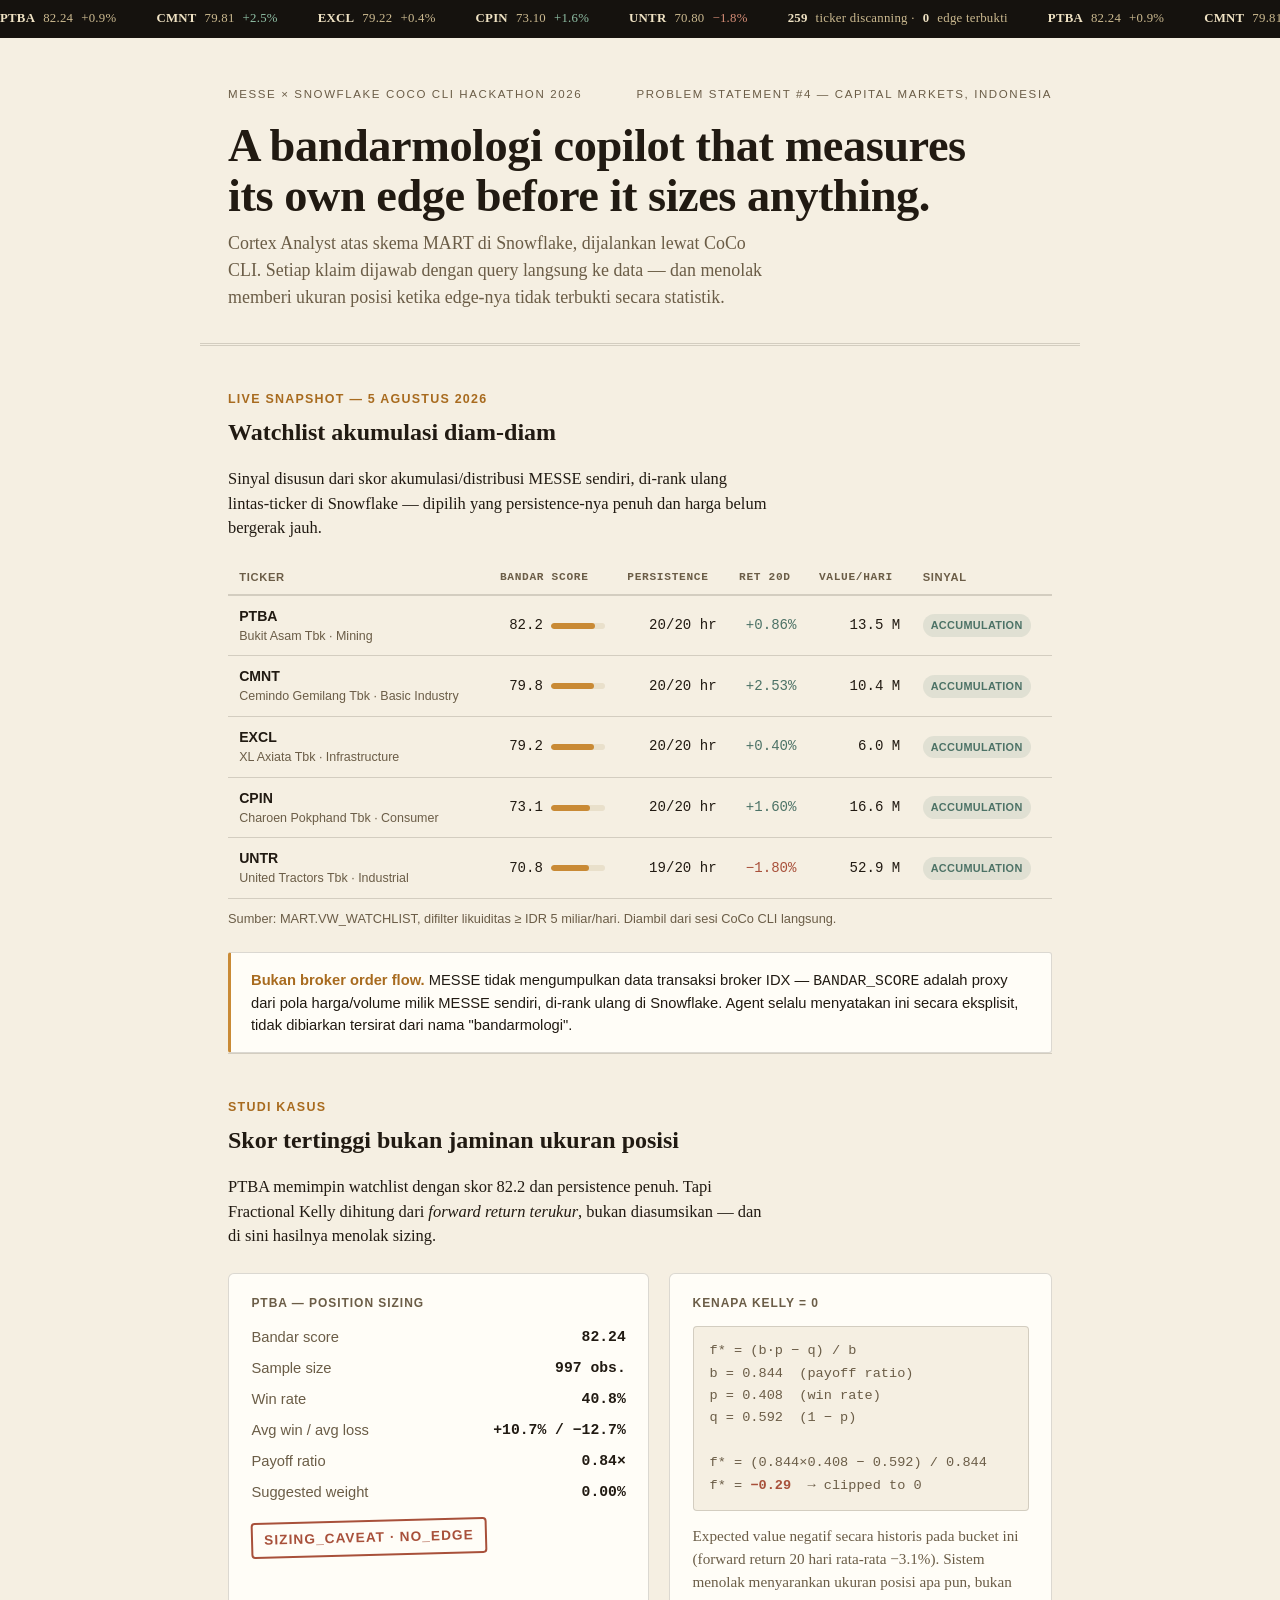
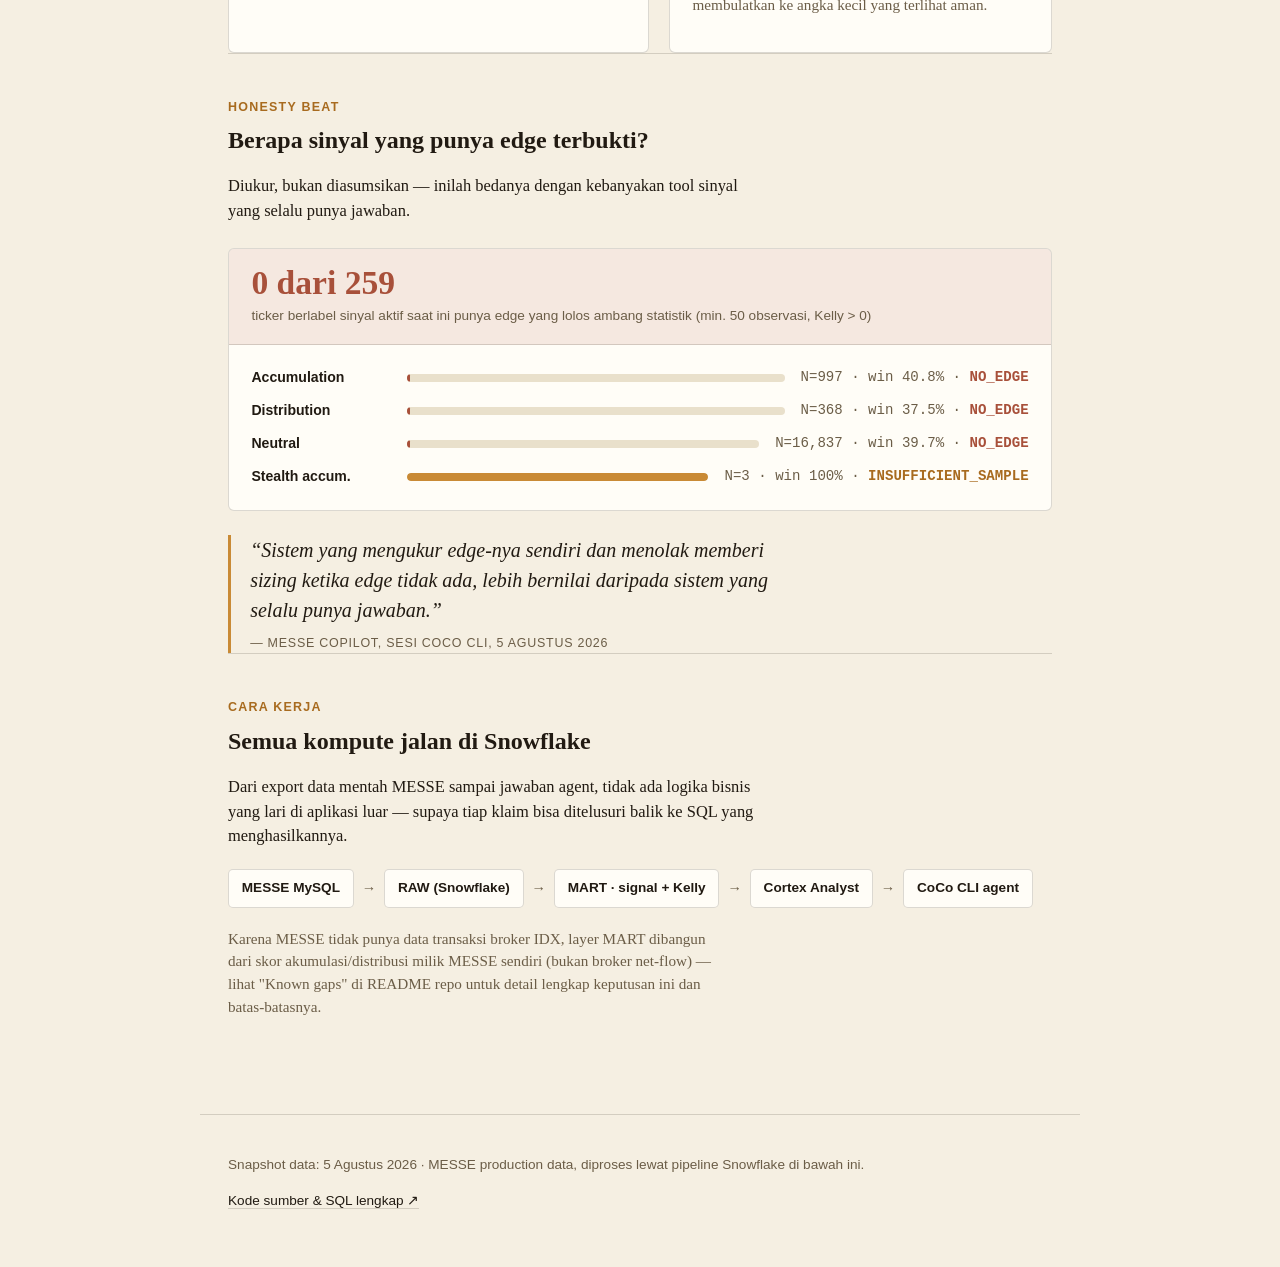
==== site/index.html @ 14e9305f "Add standalone prototype landing page (site/index.html) Static snapshot of the watchlist, PTBA sizin" ====
<!doctype html>
<html lang="id">
<head>
<meta charset="utf-8">
<meta name="viewport" content="width=device-width, initial-scale=1">
<title>MESSE Bandarmologi Copilot — Snowflake CoCo CLI Hackathon 2026</title>
<style>
  @font-face {
    font-family: 'IBM Plex Mono Fallback';
    src: local('Consolas'), local('SFMono-Regular'), local('Menlo');
  }

  :root {
    --ink-950: #15120e;
    --ink-900: #1c1712;
    --ink-800: #292019;
    --ink-700: #3c3026;
    --paper: #f5efe2;
    --paper-dim: #e9e0cb;
    --ink-on-paper: #211a12;
    --muted-on-paper: #6b5d47;
    --accent: #c98a35;
    --accent-strong: #a86b1f;
    --accum: #4c7266;
    --accum-bg: rgba(76, 114, 102, 0.12);
    --dist: #a8503a;
    --dist-bg: rgba(168, 80, 58, 0.12);
    --rule: rgba(33, 26, 18, 0.16);
    --shadow: 0 1px 0 rgba(0,0,0,0.04);
    --bg: var(--paper);
    --surface: #fffdf7;
    --text: var(--ink-on-paper);
    --text-muted: var(--muted-on-paper);
    --border: var(--rule);
  }

  @media (prefers-color-scheme: dark) {
    :root {
      --bg: var(--ink-950);
      --surface: var(--ink-900);
      --text: #efe6d4;
      --text-muted: #b0a184;
      --border: rgba(239, 230, 212, 0.14);
      --accent: #e0a84f;
      --accent-strong: #f2bd6a;
      --accum: #7ea895;
      --accum-bg: rgba(126, 168, 149, 0.14);
      --dist: #d17a5f;
      --dist-bg: rgba(209, 122, 95, 0.14);
    }
  }
  :root[data-theme="dark"] {
    --bg: var(--ink-950);
    --surface: var(--ink-900);
    --text: #efe6d4;
    --text-muted: #b0a184;
    --border: rgba(239, 230, 212, 0.14);
    --accent: #e0a84f;
    --accent-strong: #f2bd6a;
    --accum: #7ea895;
    --accum-bg: rgba(126, 168, 149, 0.14);
    --dist: #d17a5f;
    --dist-bg: rgba(209, 122, 95, 0.14);
  }
  :root[data-theme="light"] {
    --bg: var(--paper);
    --surface: #fffdf7;
    --text: var(--ink-on-paper);
    --text-muted: var(--muted-on-paper);
    --border: var(--rule);
    --accent: #c98a35;
    --accent-strong: #a86b1f;
    --accum: #4c7266;
    --accum-bg: rgba(76, 114, 102, 0.12);
    --dist: #a8503a;
    --dist-bg: rgba(168, 80, 58, 0.12);
  }

  * { box-sizing: border-box; }
  html, body { margin: 0; padding: 0; }
  body {
    background: var(--bg);
    color: var(--text);
    font-family: Georgia, 'Iowan Old Style', 'Palatino Linotype', 'URW Palladio L', serif;
    line-height: 1.5;
    -webkit-font-smoothing: antialiased;
  }
  .sans { font-family: -apple-system, BlinkMacSystemFont, 'Segoe UI', Helvetica, Arial, sans-serif; }
  .mono {
    font-family: ui-monospace, 'SFMono-Regular', Consolas, 'IBM Plex Mono Fallback', Menlo, monospace;
    font-variant-numeric: tabular-nums;
  }

  a { color: var(--accent-strong); }

  /* ---------- ticker tape ---------- */
  .tape-wrap {
    background: var(--ink-950);
    border-bottom: 1px solid var(--border);
    overflow: hidden;
    white-space: nowrap;
  }
  .tape {
    display: inline-flex;
    gap: 2.5rem;
    padding: 0.55rem 0;
    animation: scroll-tape 38s linear infinite;
    will-change: transform;
  }
  @keyframes scroll-tape {
    from { transform: translateX(0); }
    to { transform: translateX(-50%); }
  }
  @media (prefers-reduced-motion: reduce) {
    .tape { animation: none; }
    .tape-wrap { overflow-x: auto; }
  }
  .tape-item {
    font-size: 0.8rem;
    letter-spacing: 0.02em;
    color: #cbb98f;
    display: inline-flex;
    gap: 0.5rem;
    align-items: baseline;
  }
  .tape-item b { color: #f0e3c4; font-weight: 600; }
  .tape-item .up { color: #8fbfa5; }
  .tape-item .down { color: #d78e77; }
  .tape-item .flat { color: #cbb98f; }

  /* ---------- masthead ---------- */
  header.masthead {
    max-width: 880px;
    margin: 0 auto;
    padding: 3rem 1.75rem 2rem;
    border-bottom: 3px double var(--border);
  }
  .eyebrow {
    font-family: -apple-system, BlinkMacSystemFont, 'Segoe UI', Helvetica, Arial, sans-serif;
    text-transform: uppercase;
    letter-spacing: 0.14em;
    font-size: 0.72rem;
    color: var(--text-muted);
    display: flex;
    justify-content: space-between;
    align-items: baseline;
    margin-bottom: 1.1rem;
  }
  h1.title {
    font-size: clamp(2rem, 4.2vw, 2.9rem);
    line-height: 1.08;
    margin: 0 0 0.6rem;
    text-wrap: balance;
    font-weight: 600;
    letter-spacing: -0.01em;
  }
  .dek {
    font-size: 1.12rem;
    color: var(--text-muted);
    max-width: 62ch;
    margin: 0;
    text-wrap: pretty;
  }

  main { max-width: 880px; margin: 0 auto; padding: 0 1.75rem 5rem; }

  section { padding-top: 2.75rem; }
  section + section { border-top: 1px solid var(--border); }

  h2.head {
    font-family: -apple-system, BlinkMacSystemFont, 'Segoe UI', Helvetica, Arial, sans-serif;
    text-transform: uppercase;
    font-size: 0.78rem;
    letter-spacing: 0.1em;
    font-weight: 700;
    color: var(--accent-strong);
    margin: 0 0 0.35rem;
  }
  h3.subhead {
    font-size: 1.5rem;
    font-weight: 600;
    margin: 0 0 1rem;
    text-wrap: balance;
  }
  p.lede { font-size: 1.03rem; max-width: 66ch; color: var(--text); }
  p.note { color: var(--text-muted); font-size: 0.95rem; max-width: 66ch; }

  /* ---------- disclosure banner ---------- */
  .disclosure {
    background: var(--surface);
    border: 1px solid var(--border);
    border-left: 3px solid var(--accent);
    border-radius: 3px;
    padding: 1rem 1.25rem;
    font-family: -apple-system, BlinkMacSystemFont, 'Segoe UI', Helvetica, Arial, sans-serif;
    font-size: 0.92rem;
    color: var(--text);
    margin: 1.5rem 0 0;
  }
  .disclosure b { color: var(--accent-strong); }

  /* ---------- watchlist table ---------- */
  .table-scroll { overflow-x: auto; margin-top: 1.25rem; }
  table.watchlist {
    width: 100%;
    border-collapse: collapse;
    font-family: -apple-system, BlinkMacSystemFont, 'Segoe UI', Helvetica, Arial, sans-serif;
    font-size: 0.88rem;
    min-width: 620px;
  }
  table.watchlist caption { text-align: left; caption-side: bottom; padding-top: 0.6rem; color: var(--text-muted); font-size: 0.8rem; }
  table.watchlist th {
    text-align: left;
    font-weight: 600;
    text-transform: uppercase;
    font-size: 0.7rem;
    letter-spacing: 0.06em;
    color: var(--text-muted);
    padding: 0.5rem 0.7rem;
    border-bottom: 2px solid var(--border);
    white-space: nowrap;
  }
  table.watchlist td {
    padding: 0.62rem 0.7rem;
    border-bottom: 1px solid var(--border);
    white-space: nowrap;
  }
  table.watchlist tbody tr:hover { background: var(--surface); }
  .ticker-cell { font-weight: 700; }
  .ticker-cell .name { display: block; font-weight: 400; color: var(--text-muted); font-size: 0.78rem; white-space: normal; }
  .num { text-align: right; font-family: ui-monospace, 'SFMono-Regular', Consolas, monospace; font-variant-numeric: tabular-nums; }
  .pos { color: var(--accum); }
  .neg { color: var(--dist); }
  .score-bar-wrap { display: flex; align-items: center; gap: 0.5rem; justify-content: flex-end; }
  .score-bar {
    width: 54px; height: 6px; border-radius: 3px;
    background: var(--paper-dim);
    overflow: hidden;
    position: relative;
  }
  :root[data-theme="dark"] .score-bar { background: var(--ink-800); }
  @media (prefers-color-scheme: dark) { .score-bar { background: var(--ink-800); } }
  .score-bar > span { display: block; height: 100%; background: var(--accent); border-radius: 3px; }
  .pill {
    display: inline-block;
    font-size: 0.68rem;
    font-weight: 700;
    letter-spacing: 0.03em;
    text-transform: uppercase;
    padding: 0.2rem 0.5rem;
    border-radius: 999px;
    background: var(--accum-bg);
    color: var(--accum);
    white-space: nowrap;
  }

  /* ---------- sizing case card ---------- */
  .case {
    display: grid;
    grid-template-columns: 1fr;
    gap: 1.25rem;
    margin-top: 1.5rem;
  }
  @media (min-width: 640px) { .case { grid-template-columns: 1.1fr 1fr; } }
  .case-panel {
    background: var(--surface);
    border: 1px solid var(--border);
    border-radius: 6px;
    padding: 1.25rem 1.4rem;
  }
  .case-panel h4 {
    margin: 0 0 0.9rem;
    font-family: -apple-system, BlinkMacSystemFont, 'Segoe UI', Helvetica, Arial, sans-serif;
    font-size: 0.75rem;
    text-transform: uppercase;
    letter-spacing: 0.08em;
    color: var(--text-muted);
  }
  dl.metrics { margin: 0; display: grid; grid-template-columns: 1fr auto; row-gap: 0.55rem; column-gap: 1rem; font-family: -apple-system, BlinkMacSystemFont, 'Segoe UI', Helvetica, Arial, sans-serif; font-size: 0.92rem;}
  dl.metrics dt { color: var(--text-muted); }
  dl.metrics dd { margin: 0; font-family: ui-monospace, 'SFMono-Regular', Consolas, monospace; font-variant-numeric: tabular-nums; text-align: right; font-weight: 600; }
  .verdict-stamp {
    margin-top: 1.1rem;
    display: inline-flex;
    align-items: center;
    gap: 0.5rem;
    border: 2px solid var(--dist);
    color: var(--dist);
    font-family: -apple-system, BlinkMacSystemFont, 'Segoe UI', Helvetica, Arial, sans-serif;
    font-weight: 800;
    letter-spacing: 0.08em;
    font-size: 0.85rem;
    padding: 0.35rem 0.7rem;
    border-radius: 4px;
    transform: rotate(-1.5deg);
  }
  .kelly-formula {
    font-family: ui-monospace, 'SFMono-Regular', Consolas, monospace;
    font-size: 0.85rem;
    background: var(--bg);
    border: 1px solid var(--border);
    border-radius: 4px;
    padding: 0.8rem 1rem;
    color: var(--text-muted);
    line-height: 1.65;
  }
  .kelly-formula .result { color: var(--dist); font-weight: 700; }

  /* ---------- honesty beat ---------- */
  .honesty {
    margin-top: 1.5rem;
    background: var(--surface);
    border: 1px solid var(--border);
    border-radius: 6px;
    overflow: hidden;
  }
  .honesty-head {
    padding: 1.1rem 1.4rem;
    background: var(--dist-bg);
    border-bottom: 1px solid var(--border);
    font-family: -apple-system, BlinkMacSystemFont, 'Segoe UI', Helvetica, Arial, sans-serif;
  }
  .honesty-head .big {
    font-family: Georgia, serif;
    font-size: 2.1rem;
    font-weight: 700;
    color: var(--dist);
    line-height: 1;
  }
  .honesty-head .cap { font-size: 0.85rem; color: var(--text-muted); margin-top: 0.35rem; }
  .honesty-body { padding: 1.4rem; }
  .buckets { display: grid; gap: 0.75rem; }
  .bucket-row {
    display: grid;
    grid-template-columns: 140px 1fr auto;
    align-items: center;
    gap: 1rem;
    font-family: -apple-system, BlinkMacSystemFont, 'Segoe UI', Helvetica, Arial, sans-serif;
    font-size: 0.88rem;
  }
  .bucket-label { font-weight: 600; }
  .bucket-track { height: 8px; border-radius: 4px; background: var(--paper-dim); position: relative; overflow: hidden; }
  :root[data-theme="dark"] .bucket-track { background: var(--ink-800); }
  @media (prefers-color-scheme: dark) { .bucket-track { background: var(--ink-800); } }
  .bucket-fill { position: absolute; left: 0; top: 0; bottom: 0; background: var(--text-muted); opacity: 0.55; border-radius: 4px; }
  .bucket-fill.zero { background: var(--dist); width: 3px !important; opacity: 1; }
  .bucket-n { font-family: ui-monospace, monospace; font-variant-numeric: tabular-nums; color: var(--text-muted); white-space: nowrap; }

  /* ---------- architecture strip ---------- */
  .flow {
    display: flex;
    flex-wrap: wrap;
    align-items: center;
    gap: 0.5rem;
    font-family: -apple-system, BlinkMacSystemFont, 'Segoe UI', Helvetica, Arial, sans-serif;
    font-size: 0.85rem;
    margin-top: 1.25rem;
  }
  .flow-step {
    background: var(--surface);
    border: 1px solid var(--border);
    border-radius: 5px;
    padding: 0.5rem 0.8rem;
    font-weight: 600;
  }
  .flow-arrow { color: var(--text-muted); font-size: 0.9rem; }

  /* ---------- footer ---------- */
  footer {
    max-width: 880px;
    margin: 0 auto;
    padding: 2.5rem 1.75rem 3.5rem;
    display: flex;
    flex-wrap: wrap;
    justify-content: space-between;
    gap: 1rem;
    font-family: -apple-system, BlinkMacSystemFont, 'Segoe UI', Helvetica, Arial, sans-serif;
    font-size: 0.85rem;
    color: var(--text-muted);
    border-top: 1px solid var(--border);
  }
  footer a { color: var(--text); text-decoration: none; border-bottom: 1px solid var(--border); }
  footer a:hover { border-color: var(--accent); }

  .quote {
    font-style: italic;
    font-size: 1.25rem;
    line-height: 1.5;
    color: var(--text);
    border-left: 3px solid var(--accent);
    padding-left: 1.2rem;
    margin: 1.5rem 0 0;
    max-width: 58ch;
  }
  .quote cite {
    display: block;
    font-style: normal;
    font-family: -apple-system, BlinkMacSystemFont, 'Segoe UI', Helvetica, Arial, sans-serif;
    font-size: 0.78rem;
    text-transform: uppercase;
    letter-spacing: 0.06em;
    color: var(--text-muted);
    margin-top: 0.6rem;
  }
</style>
</head>
<body>

<div class="tape-wrap" role="marquee" aria-label="Ringkasan sinyal watchlist">
  <div class="tape">
    <span class="tape-item"><b>PTBA</b> 82.24 <span class="flat">+0.9%</span></span>
    <span class="tape-item"><b>CMNT</b> 79.81 <span class="up">+2.5%</span></span>
    <span class="tape-item"><b>EXCL</b> 79.22 <span class="flat">+0.4%</span></span>
    <span class="tape-item"><b>CPIN</b> 73.10 <span class="up">+1.6%</span></span>
    <span class="tape-item"><b>UNTR</b> 70.80 <span class="down">−1.8%</span></span>
    <span class="tape-item"><b>259</b> ticker discanning &middot; <b>0</b> edge terbukti</span>
    <span class="tape-item"><b>PTBA</b> 82.24 <span class="flat">+0.9%</span></span>
    <span class="tape-item"><b>CMNT</b> 79.81 <span class="up">+2.5%</span></span>
    <span class="tape-item"><b>EXCL</b> 79.22 <span class="flat">+0.4%</span></span>
    <span class="tape-item"><b>CPIN</b> 73.10 <span class="up">+1.6%</span></span>
    <span class="tape-item"><b>UNTR</b> 70.80 <span class="down">−1.8%</span></span>
    <span class="tape-item"><b>259</b> ticker discanning &middot; <b>0</b> edge terbukti</span>
  </div>
</div>

<header class="masthead">
  <div class="eyebrow">
    <span>MESSE &times; Snowflake CoCo CLI Hackathon 2026</span>
    <span>Problem Statement #4 — Capital Markets, Indonesia</span>
  </div>
  <h1 class="title">A bandarmologi copilot that measures its own edge before it sizes anything.</h1>
  <p class="dek">Cortex Analyst atas skema MART di Snowflake, dijalankan lewat CoCo CLI. Setiap klaim dijawab dengan query langsung ke data — dan menolak memberi ukuran posisi ketika edge-nya tidak terbukti secara statistik.</p>
</header>

<main>

  <section id="watchlist">
    <h2 class="head">Live snapshot — 5 Agustus 2026</h2>
    <h3 class="subhead">Watchlist akumulasi diam-diam</h3>
    <p class="lede">Sinyal disusun dari skor akumulasi/distribusi MESSE sendiri, di-rank ulang lintas-ticker di Snowflake — dipilih yang persistence-nya penuh dan harga belum bergerak jauh.</p>

    <div class="table-scroll">
      <table class="watchlist">
        <caption>Sumber: MART.VW_WATCHLIST, difilter likuiditas &ge; IDR 5 miliar/hari. Diambil dari sesi CoCo CLI langsung.</caption>
        <thead>
          <tr>
            <th>Ticker</th>
            <th class="num">Bandar score</th>
            <th class="num">Persistence</th>
            <th class="num">Ret 20D</th>
            <th class="num">Value/hari</th>
            <th>Sinyal</th>
          </tr>
        </thead>
        <tbody>
          <tr>
            <td class="ticker-cell">PTBA<span class="name">Bukit Asam Tbk &middot; Mining</span></td>
            <td class="num"><div class="score-bar-wrap">82.2<div class="score-bar"><span style="width:82%"></span></div></div></td>
            <td class="num">20/20 hr</td>
            <td class="num pos">+0.86%</td>
            <td class="num">13.5 M</td>
            <td><span class="pill">Accumulation</span></td>
          </tr>
          <tr>
            <td class="ticker-cell">CMNT<span class="name">Cemindo Gemilang Tbk &middot; Basic Industry</span></td>
            <td class="num"><div class="score-bar-wrap">79.8<div class="score-bar"><span style="width:80%"></span></div></div></td>
            <td class="num">20/20 hr</td>
            <td class="num pos">+2.53%</td>
            <td class="num">10.4 M</td>
            <td><span class="pill">Accumulation</span></td>
          </tr>
          <tr>
            <td class="ticker-cell">EXCL<span class="name">XL Axiata Tbk &middot; Infrastructure</span></td>
            <td class="num"><div class="score-bar-wrap">79.2<div class="score-bar"><span style="width:79%"></span></div></div></td>
            <td class="num">20/20 hr</td>
            <td class="num pos">+0.40%</td>
            <td class="num">6.0 M</td>
            <td><span class="pill">Accumulation</span></td>
          </tr>
          <tr>
            <td class="ticker-cell">CPIN<span class="name">Charoen Pokphand Tbk &middot; Consumer</span></td>
            <td class="num"><div class="score-bar-wrap">73.1<div class="score-bar"><span style="width:73%"></span></div></div></td>
            <td class="num">20/20 hr</td>
            <td class="num pos">+1.60%</td>
            <td class="num">16.6 M</td>
            <td><span class="pill">Accumulation</span></td>
          </tr>
          <tr>
            <td class="ticker-cell">UNTR<span class="name">United Tractors Tbk &middot; Industrial</span></td>
            <td class="num"><div class="score-bar-wrap">70.8<div class="score-bar"><span style="width:71%"></span></div></div></td>
            <td class="num">19/20 hr</td>
            <td class="num neg">−1.80%</td>
            <td class="num">52.9 M</td>
            <td><span class="pill">Accumulation</span></td>
          </tr>
        </tbody>
      </table>
    </div>

    <div class="disclosure">
      <b>Bukan broker order flow.</b> MESSE tidak mengumpulkan data transaksi broker IDX — <code>BANDAR_SCORE</code> adalah proxy dari pola harga/volume milik MESSE sendiri, di-rank ulang di Snowflake. Agent selalu menyatakan ini secara eksplisit, tidak dibiarkan tersirat dari nama "bandarmologi".
    </div>
  </section>

  <section id="sizing">
    <h2 class="head">Studi kasus</h2>
    <h3 class="subhead">Skor tertinggi bukan jaminan ukuran posisi</h3>
    <p class="lede">PTBA memimpin watchlist dengan skor 82.2 dan persistence penuh. Tapi Fractional Kelly dihitung dari <em>forward return terukur</em>, bukan diasumsikan — dan di sini hasilnya menolak sizing.</p>

    <div class="case">
      <div class="case-panel">
        <h4>PTBA — position sizing</h4>
        <dl class="metrics">
          <dt>Bandar score</dt><dd>82.24</dd>
          <dt>Sample size</dt><dd>997 obs.</dd>
          <dt>Win rate</dt><dd>40.8%</dd>
          <dt>Avg win / avg loss</dt><dd>+10.7% / −12.7%</dd>
          <dt>Payoff ratio</dt><dd>0.84&times;</dd>
          <dt>Suggested weight</dt><dd>0.00%</dd>
        </dl>
        <span class="verdict-stamp">SIZING_CAVEAT &middot; NO_EDGE</span>
      </div>
      <div class="case-panel">
        <h4>Kenapa Kelly = 0</h4>
        <div class="kelly-formula">
f* = (b&middot;p &minus; q) / b<br>
b = 0.844 &nbsp;(payoff ratio)<br>
p = 0.408 &nbsp;(win rate)<br>
q = 0.592 &nbsp;(1 &minus; p)<br>
<br>
f* = (0.844&times;0.408 &minus; 0.592) / 0.844<br>
f* = <span class="result">&minus;0.29</span> &nbsp;&rarr; clipped to 0
        </div>
        <p class="note" style="margin-top:0.9rem;">Expected value negatif secara historis pada bucket ini (forward return 20 hari rata-rata &minus;3.1%). Sistem menolak menyarankan ukuran posisi apa pun, bukan membulatkan ke angka kecil yang terlihat aman.</p>
      </div>
    </div>
  </section>

  <section id="honesty">
    <h2 class="head">Honesty beat</h2>
    <h3 class="subhead">Berapa sinyal yang punya edge terbukti?</h3>
    <p class="lede">Diukur, bukan diasumsikan — inilah bedanya dengan kebanyakan tool sinyal yang selalu punya jawaban.</p>

    <div class="honesty">
      <div class="honesty-head">
        <div class="big">0 dari 259</div>
        <div class="cap">ticker berlabel sinyal aktif saat ini punya edge yang lolos ambang statistik (min. 50 observasi, Kelly &gt; 0)</div>
      </div>
      <div class="honesty-body">
        <div class="buckets">
          <div class="bucket-row">
            <span class="bucket-label">Accumulation</span>
            <div class="bucket-track"><div class="bucket-fill zero"></div></div>
            <span class="bucket-n">N=997 &middot; win 40.8% &middot; <b style="color:var(--dist)">NO_EDGE</b></span>
          </div>
          <div class="bucket-row">
            <span class="bucket-label">Distribution</span>
            <div class="bucket-track"><div class="bucket-fill zero"></div></div>
            <span class="bucket-n">N=368 &middot; win 37.5% &middot; <b style="color:var(--dist)">NO_EDGE</b></span>
          </div>
          <div class="bucket-row">
            <span class="bucket-label">Neutral</span>
            <div class="bucket-track"><div class="bucket-fill zero"></div></div>
            <span class="bucket-n">N=16,837 &middot; win 39.7% &middot; <b style="color:var(--dist)">NO_EDGE</b></span>
          </div>
          <div class="bucket-row">
            <span class="bucket-label">Stealth accum.</span>
            <div class="bucket-track"><div class="bucket-fill" style="width:100%; opacity:1; background:var(--accent);"></div></div>
            <span class="bucket-n">N=3 &middot; win 100% &middot; <b style="color:var(--accent-strong)">INSUFFICIENT_SAMPLE</b></span>
          </div>
        </div>
      </div>
    </div>

    <p class="quote">
      &ldquo;Sistem yang mengukur edge-nya sendiri dan menolak memberi sizing ketika edge tidak ada, lebih bernilai daripada sistem yang selalu punya jawaban.&rdquo;
      <cite>— MESSE Copilot, sesi CoCo CLI, 5 Agustus 2026</cite>
    </p>
  </section>

  <section id="architecture">
    <h2 class="head">Cara kerja</h2>
    <h3 class="subhead">Semua kompute jalan di Snowflake</h3>
    <p class="lede">Dari export data mentah MESSE sampai jawaban agent, tidak ada logika bisnis yang lari di aplikasi luar — supaya tiap klaim bisa ditelusuri balik ke SQL yang menghasilkannya.</p>
    <div class="flow">
      <span class="flow-step">MESSE MySQL</span>
      <span class="flow-arrow">&rarr;</span>
      <span class="flow-step">RAW (Snowflake)</span>
      <span class="flow-arrow">&rarr;</span>
      <span class="flow-step">MART &middot; signal + Kelly</span>
      <span class="flow-arrow">&rarr;</span>
      <span class="flow-step">Cortex Analyst</span>
      <span class="flow-arrow">&rarr;</span>
      <span class="flow-step">CoCo CLI agent</span>
    </div>
    <p class="note" style="margin-top:1.25rem;">Karena MESSE tidak punya data transaksi broker IDX, layer MART dibangun dari skor akumulasi/distribusi milik MESSE sendiri (bukan broker net-flow) — lihat "Known gaps" di README repo untuk detail lengkap keputusan ini dan batas-batasnya.</p>
  </section>

</main>

<footer>
  <span>Snapshot data: 5 Agustus 2026 &middot; MESSE production data, diproses lewat pipeline Snowflake di bawah ini.</span>
  <span>
    <a href="https://github.com/Alphine/snowflake_messe" target="_blank" rel="noopener">Kode sumber &amp; SQL lengkap &#8599;</a>
  </span>
</footer>

</body>
</html>
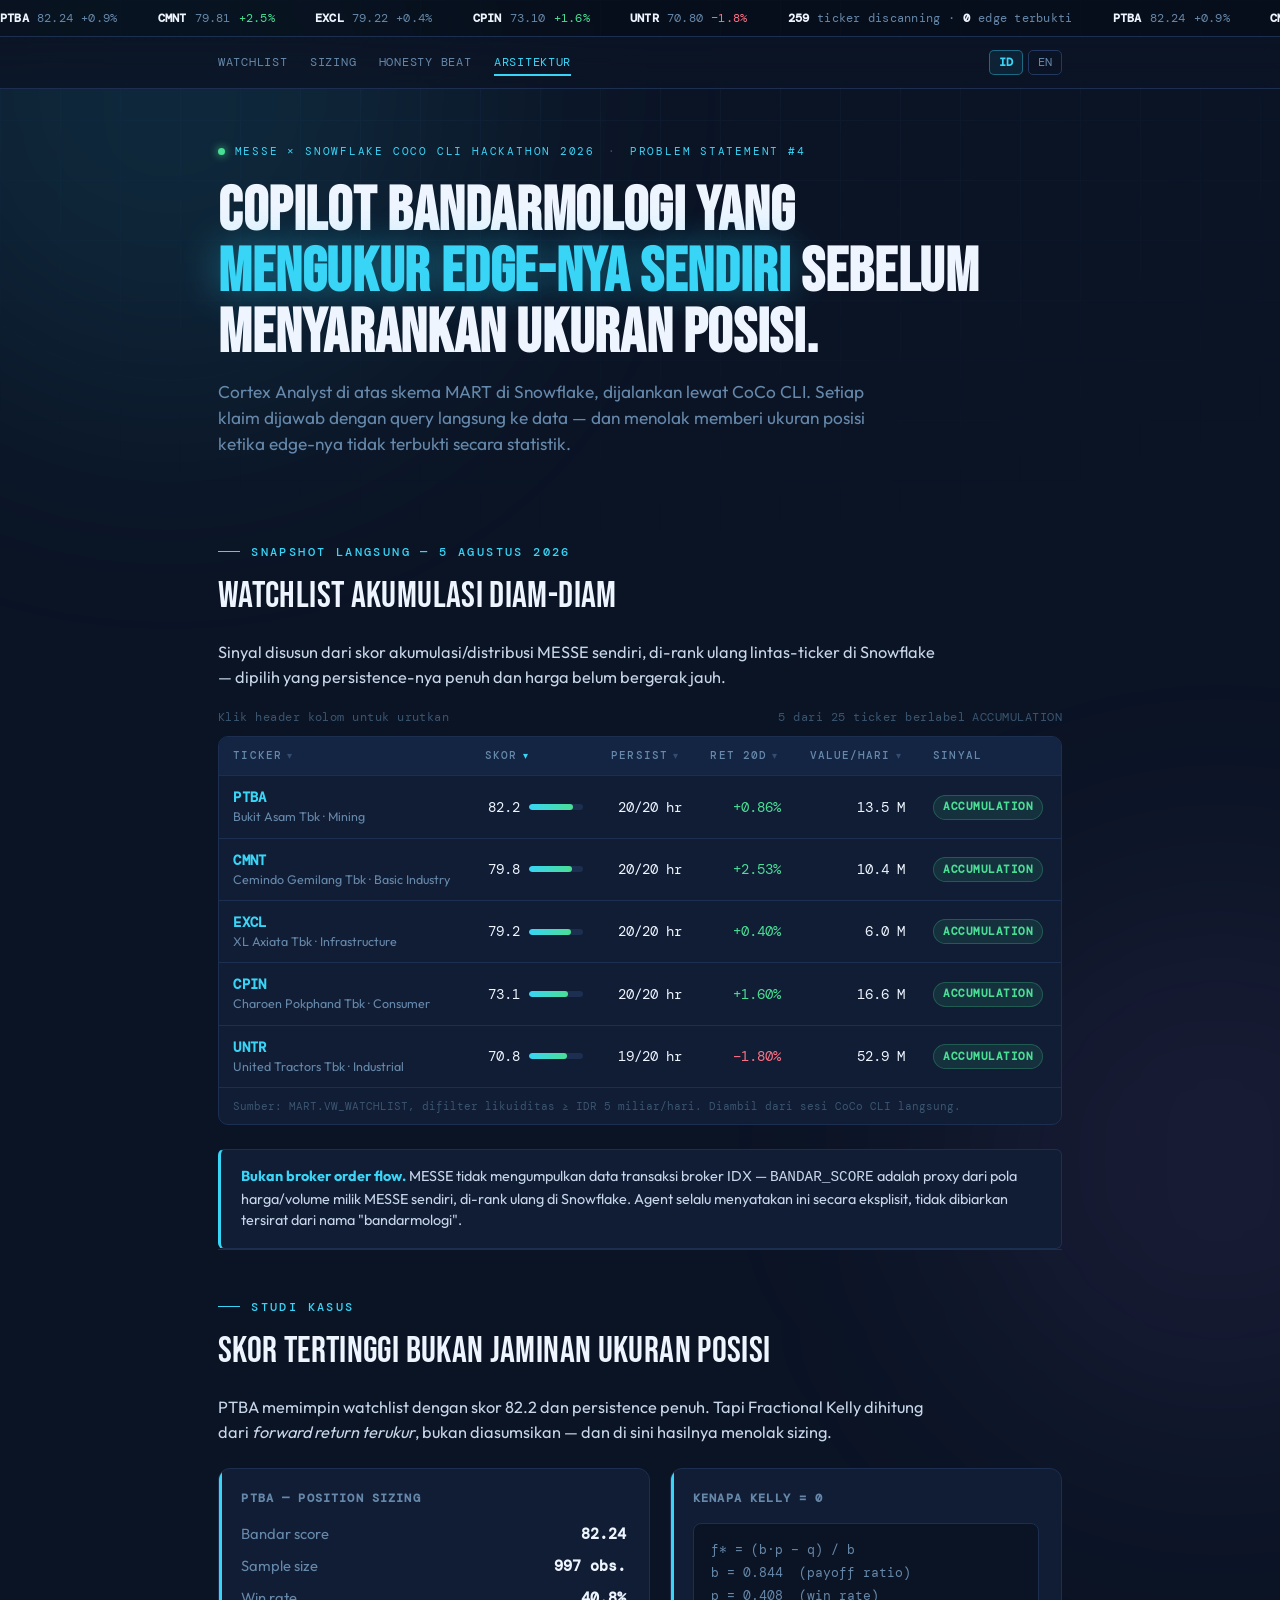
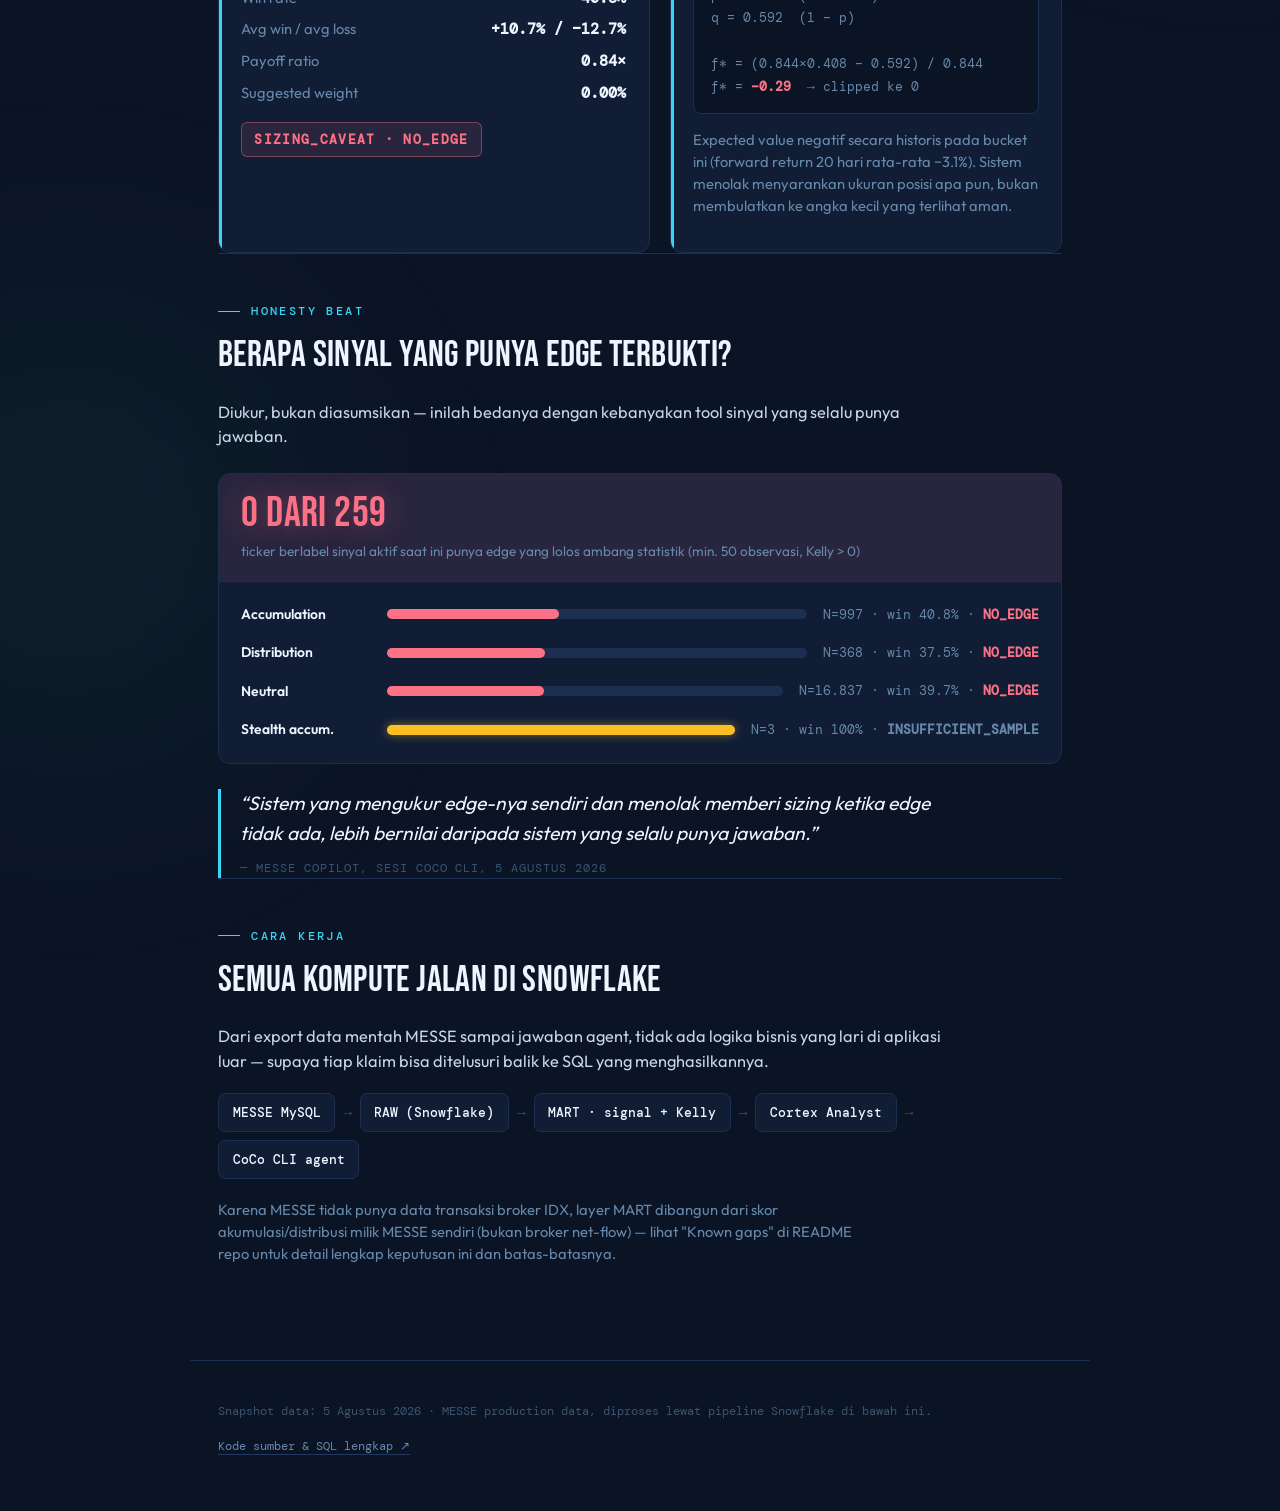
==== commit c74b6a44: "Reskin prototype landing page to match MESSE brand system Adopted the dark navy / neon accent visual" ====
--- a/site/index.html
+++ b/site/index.html
@@ -4,407 +4,17 @@
 <meta charset="utf-8">
 <meta name="viewport" content="width=device-width, initial-scale=1">
 <title>MESSE Bandarmologi Copilot — Snowflake CoCo CLI Hackathon 2026</title>
-<style>
-  @font-face {
-    font-family: 'IBM Plex Mono Fallback';
-    src: local('Consolas'), local('SFMono-Regular'), local('Menlo');
-  }
-
-  :root {
-    --ink-950: #15120e;
-    --ink-900: #1c1712;
-    --ink-800: #292019;
-    --ink-700: #3c3026;
-    --paper: #f5efe2;
-    --paper-dim: #e9e0cb;
-    --ink-on-paper: #211a12;
-    --muted-on-paper: #6b5d47;
-    --accent: #c98a35;
-    --accent-strong: #a86b1f;
-    --accum: #4c7266;
-    --accum-bg: rgba(76, 114, 102, 0.12);
-    --dist: #a8503a;
-    --dist-bg: rgba(168, 80, 58, 0.12);
-    --rule: rgba(33, 26, 18, 0.16);
-    --shadow: 0 1px 0 rgba(0,0,0,0.04);
-    --bg: var(--paper);
-    --surface: #fffdf7;
-    --text: var(--ink-on-paper);
-    --text-muted: var(--muted-on-paper);
-    --border: var(--rule);
-  }
-
-  @media (prefers-color-scheme: dark) {
-    :root {
-      --bg: var(--ink-950);
-      --surface: var(--ink-900);
-      --text: #efe6d4;
-      --text-muted: #b0a184;
-      --border: rgba(239, 230, 212, 0.14);
-      --accent: #e0a84f;
-      --accent-strong: #f2bd6a;
-      --accum: #7ea895;
-      --accum-bg: rgba(126, 168, 149, 0.14);
-      --dist: #d17a5f;
-      --dist-bg: rgba(209, 122, 95, 0.14);
-    }
-  }
-  :root[data-theme="dark"] {
-    --bg: var(--ink-950);
-    --surface: var(--ink-900);
-    --text: #efe6d4;
-    --text-muted: #b0a184;
-    --border: rgba(239, 230, 212, 0.14);
-    --accent: #e0a84f;
-    --accent-strong: #f2bd6a;
-    --accum: #7ea895;
-    --accum-bg: rgba(126, 168, 149, 0.14);
-    --dist: #d17a5f;
-    --dist-bg: rgba(209, 122, 95, 0.14);
-  }
-  :root[data-theme="light"] {
-    --bg: var(--paper);
-    --surface: #fffdf7;
-    --text: var(--ink-on-paper);
-    --text-muted: var(--muted-on-paper);
-    --border: var(--rule);
-    --accent: #c98a35;
-    --accent-strong: #a86b1f;
-    --accum: #4c7266;
-    --accum-bg: rgba(76, 114, 102, 0.12);
-    --dist: #a8503a;
-    --dist-bg: rgba(168, 80, 58, 0.12);
-  }
-
-  * { box-sizing: border-box; }
-  html, body { margin: 0; padding: 0; }
-  body {
-    background: var(--bg);
-    color: var(--text);
-    font-family: Georgia, 'Iowan Old Style', 'Palatino Linotype', 'URW Palladio L', serif;
-    line-height: 1.5;
-    -webkit-font-smoothing: antialiased;
-  }
-  .sans { font-family: -apple-system, BlinkMacSystemFont, 'Segoe UI', Helvetica, Arial, sans-serif; }
-  .mono {
-    font-family: ui-monospace, 'SFMono-Regular', Consolas, 'IBM Plex Mono Fallback', Menlo, monospace;
-    font-variant-numeric: tabular-nums;
-  }
-
-  a { color: var(--accent-strong); }
-
-  /* ---------- ticker tape ---------- */
-  .tape-wrap {
-    background: var(--ink-950);
-    border-bottom: 1px solid var(--border);
-    overflow: hidden;
-    white-space: nowrap;
-  }
-  .tape {
-    display: inline-flex;
-    gap: 2.5rem;
-    padding: 0.55rem 0;
-    animation: scroll-tape 38s linear infinite;
-    will-change: transform;
-  }
-  @keyframes scroll-tape {
-    from { transform: translateX(0); }
-    to { transform: translateX(-50%); }
-  }
-  @media (prefers-reduced-motion: reduce) {
-    .tape { animation: none; }
-    .tape-wrap { overflow-x: auto; }
-  }
-  .tape-item {
-    font-size: 0.8rem;
-    letter-spacing: 0.02em;
-    color: #cbb98f;
-    display: inline-flex;
-    gap: 0.5rem;
-    align-items: baseline;
-  }
-  .tape-item b { color: #f0e3c4; font-weight: 600; }
-  .tape-item .up { color: #8fbfa5; }
-  .tape-item .down { color: #d78e77; }
-  .tape-item .flat { color: #cbb98f; }
-
-  /* ---------- masthead ---------- */
-  header.masthead {
-    max-width: 880px;
-    margin: 0 auto;
-    padding: 3rem 1.75rem 2rem;
-    border-bottom: 3px double var(--border);
-  }
-  .eyebrow {
-    font-family: -apple-system, BlinkMacSystemFont, 'Segoe UI', Helvetica, Arial, sans-serif;
-    text-transform: uppercase;
-    letter-spacing: 0.14em;
-    font-size: 0.72rem;
-    color: var(--text-muted);
-    display: flex;
-    justify-content: space-between;
-    align-items: baseline;
-    margin-bottom: 1.1rem;
-  }
-  h1.title {
-    font-size: clamp(2rem, 4.2vw, 2.9rem);
-    line-height: 1.08;
-    margin: 0 0 0.6rem;
-    text-wrap: balance;
-    font-weight: 600;
-    letter-spacing: -0.01em;
-  }
-  .dek {
-    font-size: 1.12rem;
-    color: var(--text-muted);
-    max-width: 62ch;
-    margin: 0;
-    text-wrap: pretty;
-  }
-
-  main { max-width: 880px; margin: 0 auto; padding: 0 1.75rem 5rem; }
-
-  section { padding-top: 2.75rem; }
-  section + section { border-top: 1px solid var(--border); }
-
-  h2.head {
-    font-family: -apple-system, BlinkMacSystemFont, 'Segoe UI', Helvetica, Arial, sans-serif;
-    text-transform: uppercase;
-    font-size: 0.78rem;
-    letter-spacing: 0.1em;
-    font-weight: 700;
-    color: var(--accent-strong);
-    margin: 0 0 0.35rem;
-  }
-  h3.subhead {
-    font-size: 1.5rem;
-    font-weight: 600;
-    margin: 0 0 1rem;
-    text-wrap: balance;
-  }
-  p.lede { font-size: 1.03rem; max-width: 66ch; color: var(--text); }
-  p.note { color: var(--text-muted); font-size: 0.95rem; max-width: 66ch; }
-
-  /* ---------- disclosure banner ---------- */
-  .disclosure {
-    background: var(--surface);
-    border: 1px solid var(--border);
-    border-left: 3px solid var(--accent);
-    border-radius: 3px;
-    padding: 1rem 1.25rem;
-    font-family: -apple-system, BlinkMacSystemFont, 'Segoe UI', Helvetica, Arial, sans-serif;
-    font-size: 0.92rem;
-    color: var(--text);
-    margin: 1.5rem 0 0;
-  }
-  .disclosure b { color: var(--accent-strong); }
-
-  /* ---------- watchlist table ---------- */
-  .table-scroll { overflow-x: auto; margin-top: 1.25rem; }
-  table.watchlist {
-    width: 100%;
-    border-collapse: collapse;
-    font-family: -apple-system, BlinkMacSystemFont, 'Segoe UI', Helvetica, Arial, sans-serif;
-    font-size: 0.88rem;
-    min-width: 620px;
-  }
-  table.watchlist caption { text-align: left; caption-side: bottom; padding-top: 0.6rem; color: var(--text-muted); font-size: 0.8rem; }
-  table.watchlist th {
-    text-align: left;
-    font-weight: 600;
-    text-transform: uppercase;
-    font-size: 0.7rem;
-    letter-spacing: 0.06em;
-    color: var(--text-muted);
-    padding: 0.5rem 0.7rem;
-    border-bottom: 2px solid var(--border);
-    white-space: nowrap;
-  }
-  table.watchlist td {
-    padding: 0.62rem 0.7rem;
-    border-bottom: 1px solid var(--border);
-    white-space: nowrap;
-  }
-  table.watchlist tbody tr:hover { background: var(--surface); }
-  .ticker-cell { font-weight: 700; }
-  .ticker-cell .name { display: block; font-weight: 400; color: var(--text-muted); font-size: 0.78rem; white-space: normal; }
-  .num { text-align: right; font-family: ui-monospace, 'SFMono-Regular', Consolas, monospace; font-variant-numeric: tabular-nums; }
-  .pos { color: var(--accum); }
-  .neg { color: var(--dist); }
-  .score-bar-wrap { display: flex; align-items: center; gap: 0.5rem; justify-content: flex-end; }
-  .score-bar {
-    width: 54px; height: 6px; border-radius: 3px;
-    background: var(--paper-dim);
-    overflow: hidden;
-    position: relative;
-  }
-  :root[data-theme="dark"] .score-bar { background: var(--ink-800); }
-  @media (prefers-color-scheme: dark) { .score-bar { background: var(--ink-800); } }
-  .score-bar > span { display: block; height: 100%; background: var(--accent); border-radius: 3px; }
-  .pill {
-    display: inline-block;
-    font-size: 0.68rem;
-    font-weight: 700;
-    letter-spacing: 0.03em;
-    text-transform: uppercase;
-    padding: 0.2rem 0.5rem;
-    border-radius: 999px;
-    background: var(--accum-bg);
-    color: var(--accum);
-    white-space: nowrap;
-  }
-
-  /* ---------- sizing case card ---------- */
-  .case {
-    display: grid;
-    grid-template-columns: 1fr;
-    gap: 1.25rem;
-    margin-top: 1.5rem;
-  }
-  @media (min-width: 640px) { .case { grid-template-columns: 1.1fr 1fr; } }
-  .case-panel {
-    background: var(--surface);
-    border: 1px solid var(--border);
-    border-radius: 6px;
-    padding: 1.25rem 1.4rem;
-  }
-  .case-panel h4 {
-    margin: 0 0 0.9rem;
-    font-family: -apple-system, BlinkMacSystemFont, 'Segoe UI', Helvetica, Arial, sans-serif;
-    font-size: 0.75rem;
-    text-transform: uppercase;
-    letter-spacing: 0.08em;
-    color: var(--text-muted);
-  }
-  dl.metrics { margin: 0; display: grid; grid-template-columns: 1fr auto; row-gap: 0.55rem; column-gap: 1rem; font-family: -apple-system, BlinkMacSystemFont, 'Segoe UI', Helvetica, Arial, sans-serif; font-size: 0.92rem;}
-  dl.metrics dt { color: var(--text-muted); }
-  dl.metrics dd { margin: 0; font-family: ui-monospace, 'SFMono-Regular', Consolas, monospace; font-variant-numeric: tabular-nums; text-align: right; font-weight: 600; }
-  .verdict-stamp {
-    margin-top: 1.1rem;
-    display: inline-flex;
-    align-items: center;
-    gap: 0.5rem;
-    border: 2px solid var(--dist);
-    color: var(--dist);
-    font-family: -apple-system, BlinkMacSystemFont, 'Segoe UI', Helvetica, Arial, sans-serif;
-    font-weight: 800;
-    letter-spacing: 0.08em;
-    font-size: 0.85rem;
-    padding: 0.35rem 0.7rem;
-    border-radius: 4px;
-    transform: rotate(-1.5deg);
-  }
-  .kelly-formula {
-    font-family: ui-monospace, 'SFMono-Regular', Consolas, monospace;
-    font-size: 0.85rem;
-    background: var(--bg);
-    border: 1px solid var(--border);
-    border-radius: 4px;
-    padding: 0.8rem 1rem;
-    color: var(--text-muted);
-    line-height: 1.65;
-  }
-  .kelly-formula .result { color: var(--dist); font-weight: 700; }
-
-  /* ---------- honesty beat ---------- */
-  .honesty {
-    margin-top: 1.5rem;
-    background: var(--surface);
-    border: 1px solid var(--border);
-    border-radius: 6px;
-    overflow: hidden;
-  }
-  .honesty-head {
-    padding: 1.1rem 1.4rem;
-    background: var(--dist-bg);
-    border-bottom: 1px solid var(--border);
-    font-family: -apple-system, BlinkMacSystemFont, 'Segoe UI', Helvetica, Arial, sans-serif;
-  }
-  .honesty-head .big {
-    font-family: Georgia, serif;
-    font-size: 2.1rem;
-    font-weight: 700;
-    color: var(--dist);
-    line-height: 1;
-  }
-  .honesty-head .cap { font-size: 0.85rem; color: var(--text-muted); margin-top: 0.35rem; }
-  .honesty-body { padding: 1.4rem; }
-  .buckets { display: grid; gap: 0.75rem; }
-  .bucket-row {
-    display: grid;
-    grid-template-columns: 140px 1fr auto;
-    align-items: center;
-    gap: 1rem;
-    font-family: -apple-system, BlinkMacSystemFont, 'Segoe UI', Helvetica, Arial, sans-serif;
-    font-size: 0.88rem;
-  }
-  .bucket-label { font-weight: 600; }
-  .bucket-track { height: 8px; border-radius: 4px; background: var(--paper-dim); position: relative; overflow: hidden; }
-  :root[data-theme="dark"] .bucket-track { background: var(--ink-800); }
-  @media (prefers-color-scheme: dark) { .bucket-track { background: var(--ink-800); } }
-  .bucket-fill { position: absolute; left: 0; top: 0; bottom: 0; background: var(--text-muted); opacity: 0.55; border-radius: 4px; }
-  .bucket-fill.zero { background: var(--dist); width: 3px !important; opacity: 1; }
-  .bucket-n { font-family: ui-monospace, monospace; font-variant-numeric: tabular-nums; color: var(--text-muted); white-space: nowrap; }
-
-  /* ---------- architecture strip ---------- */
-  .flow {
-    display: flex;
-    flex-wrap: wrap;
-    align-items: center;
-    gap: 0.5rem;
-    font-family: -apple-system, BlinkMacSystemFont, 'Segoe UI', Helvetica, Arial, sans-serif;
-    font-size: 0.85rem;
-    margin-top: 1.25rem;
-  }
-  .flow-step {
-    background: var(--surface);
-    border: 1px solid var(--border);
-    border-radius: 5px;
-    padding: 0.5rem 0.8rem;
-    font-weight: 600;
-  }
-  .flow-arrow { color: var(--text-muted); font-size: 0.9rem; }
-
-  /* ---------- footer ---------- */
-  footer {
-    max-width: 880px;
-    margin: 0 auto;
-    padding: 2.5rem 1.75rem 3.5rem;
-    display: flex;
-    flex-wrap: wrap;
-    justify-content: space-between;
-    gap: 1rem;
-    font-family: -apple-system, BlinkMacSystemFont, 'Segoe UI', Helvetica, Arial, sans-serif;
-    font-size: 0.85rem;
-    color: var(--text-muted);
-    border-top: 1px solid var(--border);
-  }
-  footer a { color: var(--text); text-decoration: none; border-bottom: 1px solid var(--border); }
-  footer a:hover { border-color: var(--accent); }
-
-  .quote {
-    font-style: italic;
-    font-size: 1.25rem;
-    line-height: 1.5;
-    color: var(--text);
-    border-left: 3px solid var(--accent);
-    padding-left: 1.2rem;
-    margin: 1.5rem 0 0;
-    max-width: 58ch;
-  }
-  .quote cite {
-    display: block;
-    font-style: normal;
-    font-family: -apple-system, BlinkMacSystemFont, 'Segoe UI', Helvetica, Arial, sans-serif;
-    font-size: 0.78rem;
-    text-transform: uppercase;
-    letter-spacing: 0.06em;
-    color: var(--text-muted);
-    margin-top: 0.6rem;
-  }
-</style>
+<link rel="preconnect" href="https://fonts.googleapis.com">
+<link rel="preconnect" href="https://fonts.gstatic.com" crossorigin>
+<link href="https://fonts.googleapis.com/css2?family=Bebas+Neue&family=DM+Mono:wght@400;500&family=Outfit:wght@300;400;500;600;700&display=swap" rel="stylesheet">
+<link rel="stylesheet" href="assets/style.css">
 </head>
 <body>
+
+<div class="grid-bg"></div>
+<div class="orb orb-1"></div>
+<div class="orb orb-2"></div>
+<div class="orb orb-3"></div>
 
 <div class="tape-wrap" role="marquee" aria-label="Ringkasan sinyal watchlist">
   <div class="tape">
@@ -423,74 +33,90 @@
   </div>
 </div>
 
+<nav class="topnav" aria-label="Navigasi halaman">
+  <div class="topnav-inner">
+    <div class="topnav-links">
+      <a href="#watchlist">Watchlist</a>
+      <a href="#sizing">Sizing</a>
+      <a href="#honesty">Honesty beat</a>
+      <a href="#architecture">Arsitektur</a>
+    </div>
+    <div class="lang-switch" aria-label="Pilih bahasa">
+      <a href="index.html" class="current">ID</a>
+      <a href="en/index.html">EN</a>
+    </div>
+  </div>
+</nav>
+
 <header class="masthead">
-  <div class="eyebrow">
-    <span>MESSE &times; Snowflake CoCo CLI Hackathon 2026</span>
-    <span>Problem Statement #4 — Capital Markets, Indonesia</span>
-  </div>
-  <h1 class="title">A bandarmologi copilot that measures its own edge before it sizes anything.</h1>
-  <p class="dek">Cortex Analyst atas skema MART di Snowflake, dijalankan lewat CoCo CLI. Setiap klaim dijawab dengan query langsung ke data — dan menolak memberi ukuran posisi ketika edge-nya tidak terbukti secara statistik.</p>
+  <div class="eyebrow">MESSE &times; SNOWFLAKE COCO CLI HACKATHON 2026 <span class="sep">&middot;</span> PROBLEM STATEMENT #4</div>
+  <h1 class="title">Copilot bandarmologi yang <span class="hi">mengukur edge-nya sendiri</span> sebelum menyarankan ukuran posisi.</h1>
+  <p class="dek">Cortex Analyst di atas skema MART di Snowflake, dijalankan lewat CoCo CLI. Setiap klaim dijawab dengan query langsung ke data — dan menolak memberi ukuran posisi ketika edge-nya tidak terbukti secara statistik.</p>
 </header>
 
 <main>
 
-  <section id="watchlist">
-    <h2 class="head">Live snapshot — 5 Agustus 2026</h2>
+  <section id="watchlist" class="reveal">
+    <h2 class="head">Snapshot langsung — 5 Agustus 2026</h2>
     <h3 class="subhead">Watchlist akumulasi diam-diam</h3>
     <p class="lede">Sinyal disusun dari skor akumulasi/distribusi MESSE sendiri, di-rank ulang lintas-ticker di Snowflake — dipilih yang persistence-nya penuh dan harga belum bergerak jauh.</p>
 
+    <div class="table-toolbar">
+      <span>Klik header kolom untuk urutkan</span>
+      <span>5 dari 25 ticker berlabel ACCUMULATION</span>
+    </div>
     <div class="table-scroll">
       <table class="watchlist">
         <caption>Sumber: MART.VW_WATCHLIST, difilter likuiditas &ge; IDR 5 miliar/hari. Diambil dari sesi CoCo CLI langsung.</caption>
         <thead>
           <tr>
-            <th>Ticker</th>
-            <th class="num">Bandar score</th>
-            <th class="num">Persistence</th>
-            <th class="num">Ret 20D</th>
-            <th class="num">Value/hari</th>
+            <th data-sort-key="ticker" data-sort-type="text"><button type="button">Ticker <span class="sort-arrow">&#9662;</span></button></th>
+            <th class="num" data-sort-key="score" data-sort-type="number" aria-sort="descending"><button type="button">Skor <span class="sort-arrow">&#9662;</span></button></th>
+            <th class="num" data-sort-key="persist" data-sort-type="number"><button type="button">Persist <span class="sort-arrow">&#9662;</span></button></th>
+            <th class="num" data-sort-key="ret" data-sort-type="number"><button type="button">Ret 20D <span class="sort-arrow">&#9662;</span></button></th>
+            <th class="num" data-sort-key="value" data-sort-type="number"><button type="button">Value/hari <span class="sort-arrow">&#9662;</span></button></th>
             <th>Sinyal</th>
           </tr>
         </thead>
         <tbody>
           <tr>
-            <td class="ticker-cell">PTBA<span class="name">Bukit Asam Tbk &middot; Mining</span></td>
-            <td class="num"><div class="score-bar-wrap">82.2<div class="score-bar"><span style="width:82%"></span></div></div></td>
-            <td class="num">20/20 hr</td>
-            <td class="num pos">+0.86%</td>
-            <td class="num">13.5 M</td>
-            <td><span class="pill">Accumulation</span></td>
-          </tr>
-          <tr>
-            <td class="ticker-cell">CMNT<span class="name">Cemindo Gemilang Tbk &middot; Basic Industry</span></td>
-            <td class="num"><div class="score-bar-wrap">79.8<div class="score-bar"><span style="width:80%"></span></div></div></td>
-            <td class="num">20/20 hr</td>
-            <td class="num pos">+2.53%</td>
-            <td class="num">10.4 M</td>
-            <td><span class="pill">Accumulation</span></td>
-          </tr>
-          <tr>
-            <td class="ticker-cell">EXCL<span class="name">XL Axiata Tbk &middot; Infrastructure</span></td>
-            <td class="num"><div class="score-bar-wrap">79.2<div class="score-bar"><span style="width:79%"></span></div></div></td>
-            <td class="num">20/20 hr</td>
-            <td class="num pos">+0.40%</td>
-            <td class="num">6.0 M</td>
-            <td><span class="pill">Accumulation</span></td>
-          </tr>
-          <tr>
-            <td class="ticker-cell">CPIN<span class="name">Charoen Pokphand Tbk &middot; Consumer</span></td>
-            <td class="num"><div class="score-bar-wrap">73.1<div class="score-bar"><span style="width:73%"></span></div></div></td>
-            <td class="num">20/20 hr</td>
-            <td class="num pos">+1.60%</td>
-            <td class="num">16.6 M</td>
-            <td><span class="pill">Accumulation</span></td>
-          </tr>
-          <tr>
-            <td class="ticker-cell">UNTR<span class="name">United Tractors Tbk &middot; Industrial</span></td>
-            <td class="num"><div class="score-bar-wrap">70.8<div class="score-bar"><span style="width:71%"></span></div></div></td>
-            <td class="num">19/20 hr</td>
-            <td class="num neg">−1.80%</td>
-            <td class="num">52.9 M</td>
+            <td class="ticker-cell" data-key="ticker" data-value="PTBA">PTBA<span class="name">Bukit Asam Tbk &middot; Mining</span></td>
+            <td class="num" data-key="score" data-value="82.24"><div class="score-bar-wrap">82.2<div class="score-bar"><span style="width:82%"></span></div></div></td>
+            <td class="num" data-key="persist" data-value="20">20/20 hr</td>
+            <td class="num pos" data-key="ret" data-value="0.86">+0.86%</td>
+            <td class="num" data-key="value" data-value="13500000000">13.5 M</td>
+            <td><span class="pill">Accumulation</span></td>
+          </tr>
+          <tr>
+            <td class="ticker-cell" data-key="ticker" data-value="CMNT">CMNT<span class="name">Cemindo Gemilang Tbk &middot; Basic Industry</span></td>
+            <td class="num" data-key="score" data-value="79.81"><div class="score-bar-wrap">79.8<div class="score-bar"><span style="width:80%"></span></div></div></td>
+            <td class="num" data-key="persist" data-value="20">20/20 hr</td>
+            <td class="num pos" data-key="ret" data-value="2.53">+2.53%</td>
+            <td class="num" data-key="value" data-value="10400000000">10.4 M</td>
+            <td><span class="pill">Accumulation</span></td>
+          </tr>
+          <tr>
+            <td class="ticker-cell" data-key="ticker" data-value="EXCL">EXCL<span class="name">XL Axiata Tbk &middot; Infrastructure</span></td>
+            <td class="num" data-key="score" data-value="79.22"><div class="score-bar-wrap">79.2<div class="score-bar"><span style="width:79%"></span></div></div></td>
+            <td class="num" data-key="persist" data-value="20">20/20 hr</td>
+            <td class="num pos" data-key="ret" data-value="0.40">+0.40%</td>
+            <td class="num" data-key="value" data-value="6000000000">6.0 M</td>
+            <td><span class="pill">Accumulation</span></td>
+          </tr>
+          <tr>
+            <td class="ticker-cell" data-key="ticker" data-value="CPIN">CPIN<span class="name">Charoen Pokphand Tbk &middot; Consumer</span></td>
+            <td class="num" data-key="score" data-value="73.10"><div class="score-bar-wrap">73.1<div class="score-bar"><span style="width:73%"></span></div></div></td>
+            <td class="num" data-key="persist" data-value="20">20/20 hr</td>
+            <td class="num pos" data-key="ret" data-value="1.60">+1.60%</td>
+            <td class="num" data-key="value" data-value="16600000000">16.6 M</td>
+            <td><span class="pill">Accumulation</span></td>
+          </tr>
+          <tr>
+            <td class="ticker-cell" data-key="ticker" data-value="UNTR">UNTR<span class="name">United Tractors Tbk &middot; Industrial</span></td>
+            <td class="num" data-key="score" data-value="70.80"><div class="score-bar-wrap">70.8<div class="score-bar"><span style="width:71%"></span></div></div></td>
+            <td class="num" data-key="persist" data-value="19">19/20 hr</td>
+            <td class="num neg" data-key="ret" data-value="-1.80">−1.80%</td>
+            <td class="num" data-key="value" data-value="52900000000">52.9 M</td>
             <td><span class="pill">Accumulation</span></td>
           </tr>
         </tbody>
@@ -502,7 +128,7 @@
     </div>
   </section>
 
-  <section id="sizing">
+  <section id="sizing" class="reveal">
     <h2 class="head">Studi kasus</h2>
     <h3 class="subhead">Skor tertinggi bukan jaminan ukuran posisi</h3>
     <p class="lede">PTBA memimpin watchlist dengan skor 82.2 dan persistence penuh. Tapi Fractional Kelly dihitung dari <em>forward return terukur</em>, bukan diasumsikan — dan di sini hasilnya menolak sizing.</p>
@@ -529,44 +155,48 @@
 q = 0.592 &nbsp;(1 &minus; p)<br>
 <br>
 f* = (0.844&times;0.408 &minus; 0.592) / 0.844<br>
-f* = <span class="result">&minus;0.29</span> &nbsp;&rarr; clipped to 0
+f* = <span class="result">&minus;0.29</span> &nbsp;&rarr; clipped ke 0
         </div>
         <p class="note" style="margin-top:0.9rem;">Expected value negatif secara historis pada bucket ini (forward return 20 hari rata-rata &minus;3.1%). Sistem menolak menyarankan ukuran posisi apa pun, bukan membulatkan ke angka kecil yang terlihat aman.</p>
       </div>
     </div>
   </section>
 
-  <section id="honesty">
+  <section id="honesty" class="reveal">
     <h2 class="head">Honesty beat</h2>
     <h3 class="subhead">Berapa sinyal yang punya edge terbukti?</h3>
     <p class="lede">Diukur, bukan diasumsikan — inilah bedanya dengan kebanyakan tool sinyal yang selalu punya jawaban.</p>
 
     <div class="honesty">
       <div class="honesty-head">
-        <div class="big">0 dari 259</div>
+        <div class="big"><span data-countup="0">0</span> dari 259</div>
         <div class="cap">ticker berlabel sinyal aktif saat ini punya edge yang lolos ambang statistik (min. 50 observasi, Kelly &gt; 0)</div>
       </div>
       <div class="honesty-body">
         <div class="buckets">
-          <div class="bucket-row">
+          <div class="bucket-row" data-tip>
             <span class="bucket-label">Accumulation</span>
-            <div class="bucket-track"><div class="bucket-fill zero"></div></div>
+            <div class="bucket-track"><div class="bucket-fill" style="--w:41%"></div></div>
             <span class="bucket-n">N=997 &middot; win 40.8% &middot; <b style="color:var(--dist)">NO_EDGE</b></span>
-          </div>
-          <div class="bucket-row">
+            <span class="tip">Payoff 0.84&times; &middot; fwd ret 20D &minus;3.1%</span>
+          </div>
+          <div class="bucket-row" data-tip>
             <span class="bucket-label">Distribution</span>
-            <div class="bucket-track"><div class="bucket-fill zero"></div></div>
+            <div class="bucket-track"><div class="bucket-fill" style="--w:37.5%"></div></div>
             <span class="bucket-n">N=368 &middot; win 37.5% &middot; <b style="color:var(--dist)">NO_EDGE</b></span>
-          </div>
-          <div class="bucket-row">
+            <span class="tip">Payoff 1.04&times; &middot; fwd ret 20D &minus;3.4%</span>
+          </div>
+          <div class="bucket-row" data-tip>
             <span class="bucket-label">Neutral</span>
-            <div class="bucket-track"><div class="bucket-fill zero"></div></div>
-            <span class="bucket-n">N=16,837 &middot; win 39.7% &middot; <b style="color:var(--dist)">NO_EDGE</b></span>
-          </div>
-          <div class="bucket-row">
+            <div class="bucket-track"><div class="bucket-fill" style="--w:39.7%"></div></div>
+            <span class="bucket-n">N=16.837 &middot; win 39.7% &middot; <b style="color:var(--dist)">NO_EDGE</b></span>
+            <span class="tip">Payoff 0.87&times; &middot; fwd ret 20D &minus;3.5%</span>
+          </div>
+          <div class="bucket-row" data-tip>
             <span class="bucket-label">Stealth accum.</span>
-            <div class="bucket-track"><div class="bucket-fill" style="width:100%; opacity:1; background:var(--accent);"></div></div>
+            <div class="bucket-track"><div class="bucket-fill edge" style="--w:100%"></div></div>
             <span class="bucket-n">N=3 &middot; win 100% &middot; <b style="color:var(--accent-strong)">INSUFFICIENT_SAMPLE</b></span>
+            <span class="tip">Terlalu sedikit observasi untuk disimpulkan</span>
           </div>
         </div>
       </div>
@@ -578,7 +208,7 @@
     </p>
   </section>
 
-  <section id="architecture">
+  <section id="architecture" class="reveal">
     <h2 class="head">Cara kerja</h2>
     <h3 class="subhead">Semua kompute jalan di Snowflake</h3>
     <p class="lede">Dari export data mentah MESSE sampai jawaban agent, tidak ada logika bisnis yang lari di aplikasi luar — supaya tiap klaim bisa ditelusuri balik ke SQL yang menghasilkannya.</p>
@@ -605,5 +235,6 @@
   </span>
 </footer>
 
+<script src="assets/app.js"></script>
 </body>
 </html>
--- a/site/assets/style.css
+++ b/site/assets/style.css
@@ -0,0 +1,243 @@
+:root {
+  --bg: #0b1425;
+  --bg2: #152540;
+  --border: #1c2f50;
+  --border2: #223860;
+  --card: #101d35;
+  --card-2: #142544;
+  --text: #eef5ff;
+  --muted: #6688aa;
+  --dim: #3a5570;
+
+  --sky: #38d5f7;
+  --green: #4ade94;
+  --yellow: #fbbf24;
+  --red: #fb7185;
+  --purple: #c084fc;
+  --orange: #fb923c;
+
+  --accent: var(--sky);
+  --accum: var(--green);
+  --accum-bg: rgba(74, 222, 148, 0.1);
+  --dist: var(--red);
+  --dist-bg: rgba(251, 113, 133, 0.1);
+  --insuff: var(--yellow);
+  --insuff-bg: rgba(251, 191, 36, 0.1);
+}
+
+* { box-sizing: border-box; }
+html { scroll-behavior: smooth; }
+@media (prefers-reduced-motion: reduce) { html { scroll-behavior: auto; } }
+html, body { margin: 0; padding: 0; }
+body {
+  background: var(--bg);
+  color: var(--text);
+  font-family: 'Outfit', -apple-system, BlinkMacSystemFont, sans-serif;
+  line-height: 1.5;
+  -webkit-font-smoothing: antialiased;
+  position: relative;
+}
+.mono { font-family: 'DM Mono', ui-monospace, monospace; font-variant-numeric: tabular-nums; }
+a { color: var(--sky); }
+:focus-visible { outline: 2px solid var(--sky); outline-offset: 2px; }
+
+/* ---------- atmosphere: grid + orbs ---------- */
+.grid-bg {
+  position: fixed; inset: 0; z-index: 0;
+  background-image:
+    linear-gradient(var(--border) 1px, transparent 1px),
+    linear-gradient(90deg, var(--border) 1px, transparent 1px);
+  background-size: 60px 60px;
+  opacity: 0.22;
+  mask-image: radial-gradient(ellipse 80% 60% at 50% 0%, black 20%, transparent 100%);
+  pointer-events: none;
+}
+.orb { position: fixed; border-radius: 50%; filter: blur(130px); pointer-events: none; z-index: 0; }
+.orb-1 { width: 620px; height: 620px; background: rgba(56, 213, 247, 0.10); top: -220px; left: -140px; }
+.orb-2 { width: 520px; height: 520px; background: rgba(192, 132, 252, 0.08); top: 900px; right: -200px; }
+.orb-3 { width: 460px; height: 460px; background: rgba(74, 222, 148, 0.06); top: 1900px; left: -160px; }
+
+.tape-wrap, nav.topnav, header.masthead, main, footer { position: relative; z-index: 1; }
+
+/* ---------- ticker tape ---------- */
+.tape-wrap { background: rgba(6, 12, 24, 0.7); border-bottom: 1px solid var(--border); overflow: hidden; white-space: nowrap; }
+.tape { display: inline-flex; gap: 2.5rem; padding: 0.55rem 0; animation: scroll-tape 38s linear infinite; will-change: transform; }
+@keyframes scroll-tape { from { transform: translateX(0); } to { transform: translateX(-50%); } }
+@media (prefers-reduced-motion: reduce) { .tape { animation: none; } .tape-wrap { overflow-x: auto; } }
+.tape-item { font-family: 'DM Mono', monospace; font-size: 0.78rem; letter-spacing: 0.02em; color: var(--muted); display: inline-flex; gap: 0.5rem; align-items: baseline; }
+.tape-item b { color: var(--text); font-weight: 700; }
+.tape-item .up { color: var(--green); }
+.tape-item .down { color: var(--red); }
+.tape-item .flat { color: var(--muted); }
+
+/* ---------- sticky nav ---------- */
+nav.topnav {
+  position: sticky; top: 0; z-index: 20;
+  background: linear-gradient(180deg, rgba(11, 20, 37, 0.94), rgba(11, 20, 37, 0.8));
+  backdrop-filter: blur(10px);
+  border-bottom: 1px solid var(--border);
+}
+.topnav-inner { max-width: 900px; margin: 0 auto; padding: 0.75rem 1.75rem; display: flex; align-items: center; justify-content: space-between; gap: 1rem; font-family: 'DM Mono', monospace; }
+.topnav-links { display: flex; gap: 1.4rem; flex-wrap: wrap; }
+.topnav-links a {
+  color: var(--muted); text-decoration: none; font-size: 0.76rem; letter-spacing: 0.06em; text-transform: uppercase;
+  padding: 0.2rem 0; border-bottom: 2px solid transparent; transition: color 0.15s ease, border-color 0.15s ease;
+}
+.topnav-links a:hover, .topnav-links a.active { color: var(--sky); border-color: var(--sky); }
+.lang-switch { display: flex; gap: 0.35rem; font-size: 0.72rem; }
+.lang-switch a { text-decoration: none; color: var(--muted); padding: 0.2rem 0.55rem; border-radius: 5px; border: 1px solid var(--border2); }
+.lang-switch a.current { color: var(--sky); border-color: rgba(56,213,247,0.4); background: rgba(56,213,247,0.08); font-weight: 700; }
+.lang-switch a:not(.current):hover { color: var(--text); border-color: var(--muted); }
+
+/* ---------- masthead ---------- */
+header.masthead { max-width: 900px; margin: 0 auto; padding: 3.4rem 1.75rem 2.4rem; }
+.eyebrow {
+  font-family: 'DM Mono', monospace; text-transform: uppercase; letter-spacing: 0.16em; font-size: 0.7rem;
+  color: var(--sky); display: flex; align-items: center; gap: 0.6rem; margin-bottom: 1.3rem;
+}
+.eyebrow::before { content: ''; width: 7px; height: 7px; border-radius: 50%; background: var(--green); box-shadow: 0 0 8px var(--green); animation: pulse 2s infinite; }
+.eyebrow .sep { color: var(--dim); margin: 0 0.3em; }
+@keyframes pulse { 0%, 100% { opacity: 1; transform: scale(1); } 50% { opacity: 0.45; transform: scale(0.85); } }
+h1.title {
+  font-family: 'Bebas Neue', sans-serif;
+  font-size: clamp(2.4rem, 5.4vw, 3.9rem);
+  line-height: 0.98;
+  letter-spacing: 0.01em;
+  margin: 0 0 0.9rem;
+  text-wrap: balance;
+  text-transform: uppercase;
+}
+h1.title .hi { color: var(--sky); text-shadow: 0 0 40px rgba(56, 213, 247, 0.45); }
+.dek { font-size: 1.08rem; color: var(--muted); max-width: 62ch; margin: 0; text-wrap: pretty; }
+
+main { max-width: 900px; margin: 0 auto; padding: 0 1.75rem 5rem; }
+section { padding-top: 3rem; scroll-margin-top: 3.5rem; }
+section + section { border-top: 1px solid var(--border); }
+
+h2.head {
+  font-family: 'DM Mono', monospace; text-transform: uppercase; font-size: 0.75rem; letter-spacing: 0.2em;
+  font-weight: 500; color: var(--sky); margin: 0 0 0.5rem; display: flex; align-items: center; gap: 0.7rem;
+}
+h2.head::before { content: ''; width: 22px; height: 1px; background: var(--sky); }
+h3.subhead {
+  font-family: 'Bebas Neue', sans-serif;
+  font-size: clamp(1.7rem, 3.2vw, 2.3rem);
+  font-weight: 400;
+  letter-spacing: 0.01em;
+  text-transform: uppercase;
+  margin: 0 0 1rem;
+  text-wrap: balance;
+}
+p.lede { font-size: 1.02rem; max-width: 66ch; color: #c8d6ea; }
+p.note { color: var(--muted); font-size: 0.92rem; max-width: 66ch; }
+
+/* ---------- disclosure banner ---------- */
+.disclosure {
+  background: var(--card); border: 1px solid var(--border); border-left: 3px solid var(--sky); border-radius: 6px;
+  padding: 1rem 1.25rem; font-family: 'Outfit', sans-serif; font-size: 0.9rem; color: #c8d6ea; margin: 1.5rem 0 0;
+}
+.disclosure b { color: var(--sky); }
+
+/* ---------- watchlist table ---------- */
+.table-toolbar {
+  display: flex; align-items: center; justify-content: space-between; gap: 1rem; margin-top: 1.25rem;
+  font-family: 'DM Mono', monospace; font-size: 0.72rem; color: var(--dim); letter-spacing: 0.04em;
+}
+.table-scroll { overflow-x: auto; margin-top: 0.6rem; border: 1px solid var(--border); border-radius: 10px; background: var(--card); }
+table.watchlist { width: 100%; border-collapse: collapse; font-family: 'Outfit', sans-serif; font-size: 0.87rem; min-width: 660px; }
+table.watchlist caption { text-align: left; caption-side: bottom; padding: 0.6rem 0.9rem; color: var(--dim); font-family: 'DM Mono', monospace; font-size: 0.7rem; border-top: 1px solid var(--border); }
+table.watchlist th {
+  text-align: left; font-weight: 500; text-transform: uppercase; font-size: 0.66rem; letter-spacing: 0.1em;
+  color: var(--muted); font-family: 'DM Mono', monospace; padding: 0.7rem 0.9rem; border-bottom: 1px solid var(--border);
+  white-space: nowrap; background: var(--card-2); position: sticky; top: 0;
+}
+table.watchlist th button { all: unset; cursor: pointer; display: inline-flex; align-items: center; gap: 0.35rem; }
+table.watchlist th button:hover { color: var(--sky); }
+table.watchlist th .sort-arrow { font-size: 0.6rem; opacity: 0.4; }
+table.watchlist th[aria-sort="ascending"] .sort-arrow, table.watchlist th[aria-sort="descending"] .sort-arrow { opacity: 1; color: var(--sky); }
+table.watchlist td { padding: 0.68rem 0.9rem; border-bottom: 1px solid var(--border); white-space: nowrap; }
+table.watchlist tbody tr:last-child td { border-bottom: none; }
+table.watchlist tbody tr { transition: background 0.15s ease; }
+table.watchlist tbody tr:hover { background: rgba(56, 213, 247, 0.045); }
+.ticker-cell { font-weight: 700; font-family: 'DM Mono', monospace; color: var(--sky); letter-spacing: 0.02em; }
+.ticker-cell .name { display: block; font-weight: 400; font-family: 'Outfit', sans-serif; color: var(--muted); font-size: 0.78rem; white-space: normal; letter-spacing: 0; }
+.num { text-align: right; font-family: 'DM Mono', monospace; font-variant-numeric: tabular-nums; }
+.pos { color: var(--green); }
+.neg { color: var(--red); }
+.score-bar-wrap { display: flex; align-items: center; gap: 0.55rem; justify-content: flex-end; }
+.score-bar { width: 54px; height: 6px; border-radius: 3px; background: var(--border); overflow: hidden; position: relative; }
+.score-bar > span { display: block; height: 100%; background: linear-gradient(90deg, var(--sky), var(--green)); border-radius: 3px; transform-origin: left; transform: scaleX(0); transition: transform 0.7s cubic-bezier(.2,.7,.2,1); }
+.score-bar > span.grown { transform: scaleX(1); }
+.pill {
+  display: inline-block; font-family: 'DM Mono', monospace; font-size: 0.66rem; font-weight: 700; letter-spacing: 0.05em;
+  text-transform: uppercase; padding: 0.22rem 0.55rem; border-radius: 999px; background: var(--accum-bg); color: var(--green);
+  border: 1px solid rgba(74, 222, 148, 0.25); white-space: nowrap;
+}
+
+/* ---------- sizing case card ---------- */
+.case { display: grid; grid-template-columns: 1fr; gap: 1.25rem; margin-top: 1.5rem; }
+@media (min-width: 640px) { .case { grid-template-columns: 1.1fr 1fr; } }
+.case-panel { background: var(--card); border: 1px solid var(--border); border-radius: 12px; padding: 1.3rem 1.4rem; position: relative; overflow: hidden; }
+.case-panel::before { content: ''; position: absolute; left: 0; top: 0; bottom: 0; width: 3px; background: var(--sky); }
+.case-panel h4 { margin: 0 0 1rem; font-family: 'DM Mono', monospace; font-size: 0.72rem; text-transform: uppercase; letter-spacing: 0.1em; color: var(--muted); }
+dl.metrics { margin: 0; display: grid; grid-template-columns: 1fr auto; row-gap: 0.6rem; column-gap: 1rem; font-family: 'Outfit', sans-serif; font-size: 0.92rem; }
+dl.metrics dt { color: var(--muted); }
+dl.metrics dd { margin: 0; font-family: 'DM Mono', monospace; font-variant-numeric: tabular-nums; text-align: right; font-weight: 700; }
+.verdict-stamp {
+  margin-top: 1.15rem; display: inline-flex; align-items: center; gap: 0.5rem;
+  border: 1px solid rgba(251, 113, 133, 0.4); background: var(--dist-bg); color: var(--red);
+  font-family: 'DM Mono', monospace; font-weight: 700; letter-spacing: 0.1em; font-size: 0.82rem;
+  padding: 0.4rem 0.75rem; border-radius: 6px;
+}
+.kelly-formula { font-family: 'DM Mono', monospace; font-size: 0.84rem; background: var(--bg); border: 1px solid var(--border); border-radius: 8px; padding: 0.9rem 1.05rem; color: var(--muted); line-height: 1.7; }
+.kelly-formula .result { color: var(--red); font-weight: 700; }
+
+/* ---------- honesty beat ---------- */
+.honesty { margin-top: 1.5rem; background: var(--card); border: 1px solid var(--border); border-radius: 12px; overflow: hidden; }
+.honesty-head { padding: 1.2rem 1.4rem; background: var(--dist-bg); border-bottom: 1px solid var(--border); font-family: 'Outfit', sans-serif; }
+.honesty-head .big { font-family: 'Bebas Neue', sans-serif; font-size: 2.6rem; font-weight: 400; color: var(--red); line-height: 1; letter-spacing: 0.01em; text-shadow: 0 0 30px rgba(251, 113, 133, 0.4); font-variant-numeric: tabular-nums; }
+.honesty-head .cap { font-size: 0.85rem; color: var(--muted); margin-top: 0.4rem; }
+.honesty-body { padding: 1.4rem; }
+.buckets { display: grid; gap: 1.1rem; }
+.bucket-row { display: grid; grid-template-columns: 130px 1fr auto; align-items: center; gap: 1rem; font-family: 'Outfit', sans-serif; font-size: 0.87rem; cursor: default; position: relative; }
+.bucket-label { font-weight: 600; }
+.bucket-track { height: 10px; border-radius: 5px; background: var(--border); position: relative; overflow: visible; }
+.bucket-fill { position: absolute; left: 0; top: 0; bottom: 0; background: var(--red); border-radius: 5px; width: 0; transition: width 0.9s cubic-bezier(.2,.7,.2,1); }
+.bucket-fill.grown { width: var(--w, 3px); }
+.bucket-fill.edge { background: var(--yellow); box-shadow: 0 0 10px rgba(251, 191, 36, 0.5); }
+.bucket-n { font-family: 'DM Mono', monospace; font-variant-numeric: tabular-nums; color: var(--muted); white-space: nowrap; font-size: 0.82rem; }
+.bucket-row .tip {
+  position: absolute; left: 130px; bottom: 100%; margin-bottom: 0.4rem; background: #060c1a; color: var(--text);
+  font-family: 'DM Mono', monospace; font-size: 0.7rem; padding: 0.4rem 0.6rem; border-radius: 5px; white-space: nowrap;
+  opacity: 0; pointer-events: none; transform: translateY(4px); transition: opacity 0.15s ease, transform 0.15s ease;
+  z-index: 5; border: 1px solid var(--border2);
+}
+.bucket-row:hover .tip, .bucket-row:focus-within .tip { opacity: 1; transform: translateY(0); }
+
+/* ---------- architecture strip ---------- */
+.flow { display: flex; flex-wrap: wrap; align-items: center; gap: 0.5rem; font-family: 'DM Mono', monospace; font-size: 0.8rem; margin-top: 1.25rem; }
+.flow-step { background: var(--card); border: 1px solid var(--border); border-radius: 7px; padding: 0.55rem 0.85rem; font-weight: 500; color: var(--text); }
+.flow-arrow { color: var(--dim); font-size: 0.9rem; }
+
+/* ---------- footer ---------- */
+footer {
+  max-width: 900px; margin: 0 auto; padding: 2.6rem 1.75rem 3.5rem; display: flex; flex-wrap: wrap;
+  justify-content: space-between; gap: 1rem; font-family: 'DM Mono', monospace; font-size: 0.78rem;
+  color: var(--dim); border-top: 1px solid var(--border);
+}
+footer a { color: var(--muted); text-decoration: none; border-bottom: 1px solid var(--border2); }
+footer a:hover { color: var(--sky); border-color: var(--sky); }
+
+.quote {
+  font-family: 'Outfit', sans-serif; font-style: italic; font-size: 1.2rem; line-height: 1.55; color: var(--text);
+  border-left: 3px solid var(--sky); padding-left: 1.2rem; margin: 1.6rem 0 0; max-width: 58ch;
+}
+.quote cite {
+  display: block; font-style: normal; font-family: 'DM Mono', monospace; font-size: 0.76rem; text-transform: uppercase;
+  letter-spacing: 0.08em; color: var(--dim); margin-top: 0.65rem;
+}
+
+/* ---------- reveal-on-scroll ---------- */
+.reveal { opacity: 0; transform: translateY(14px); transition: opacity 0.6s ease, transform 0.6s ease; }
+.reveal.in { opacity: 1; transform: translateY(0); }
+@media (prefers-reduced-motion: reduce) { .reveal { opacity: 1; transform: none; transition: none; } }
